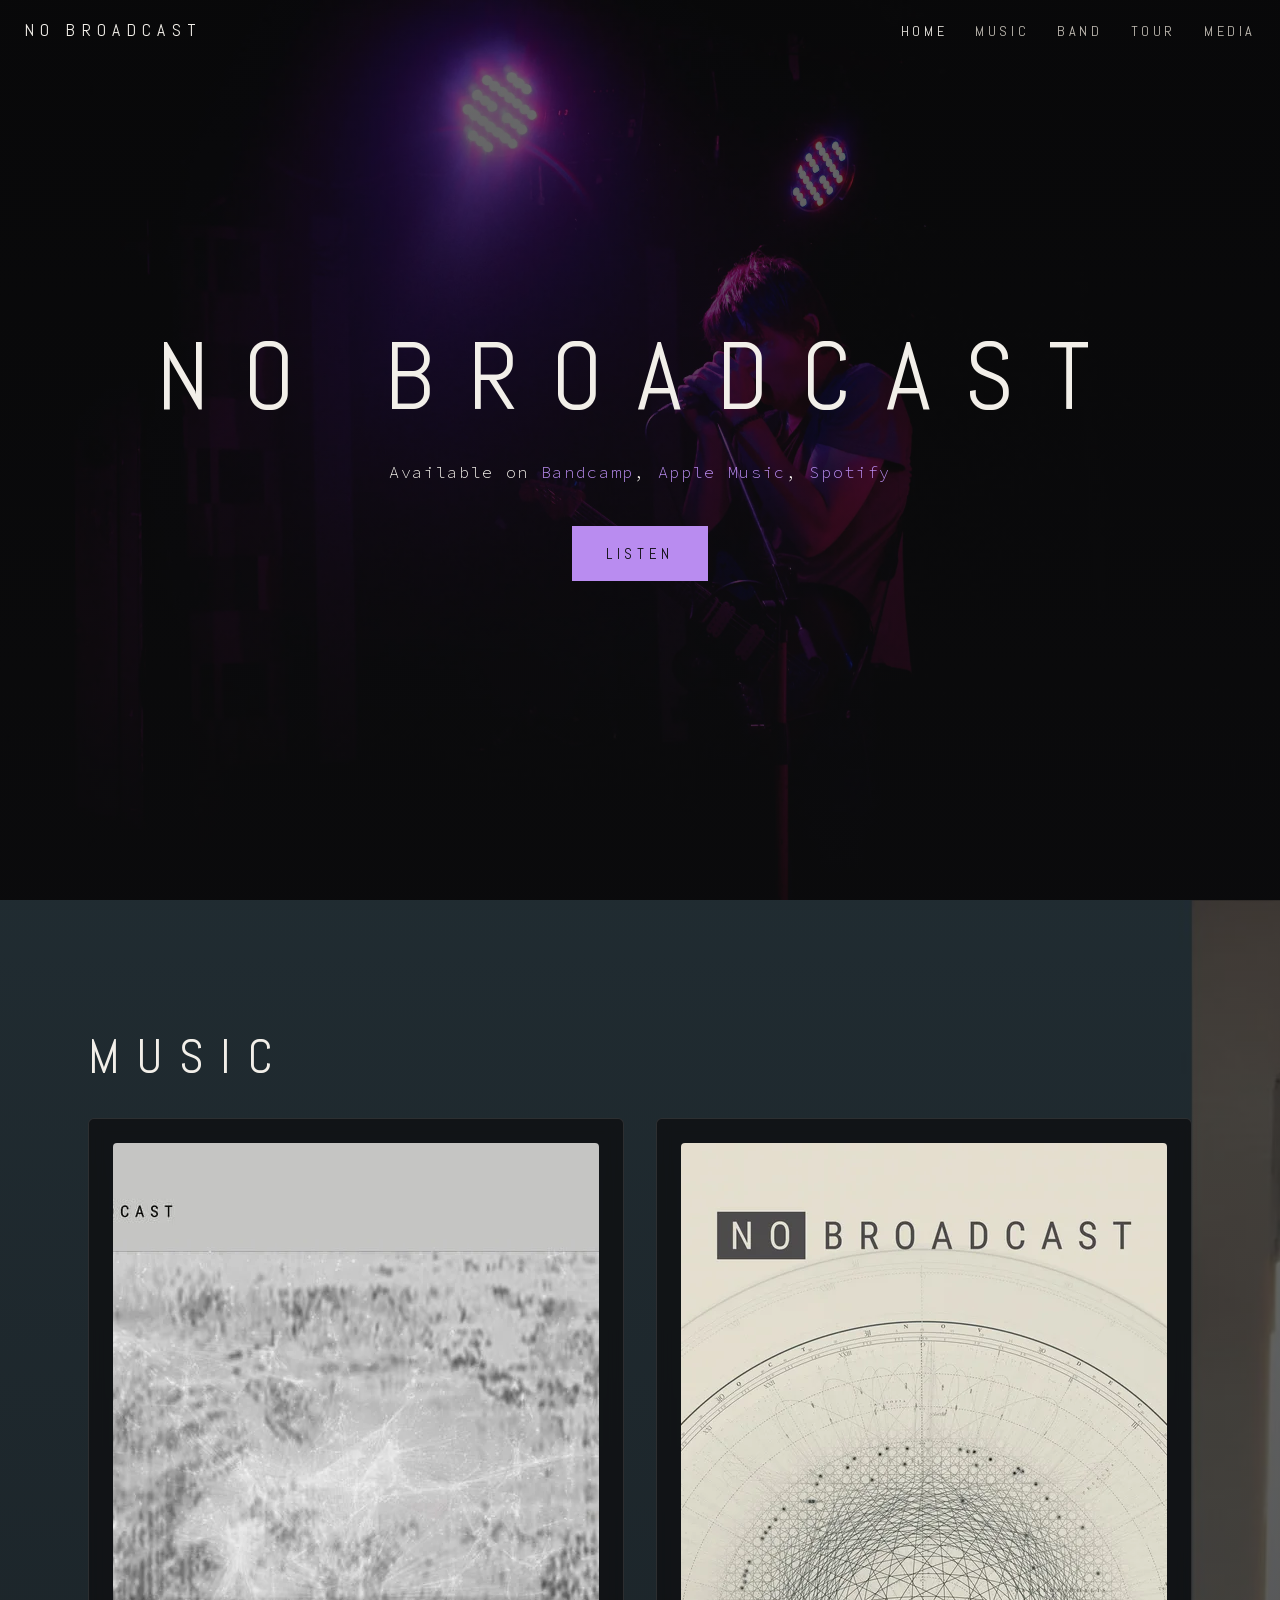
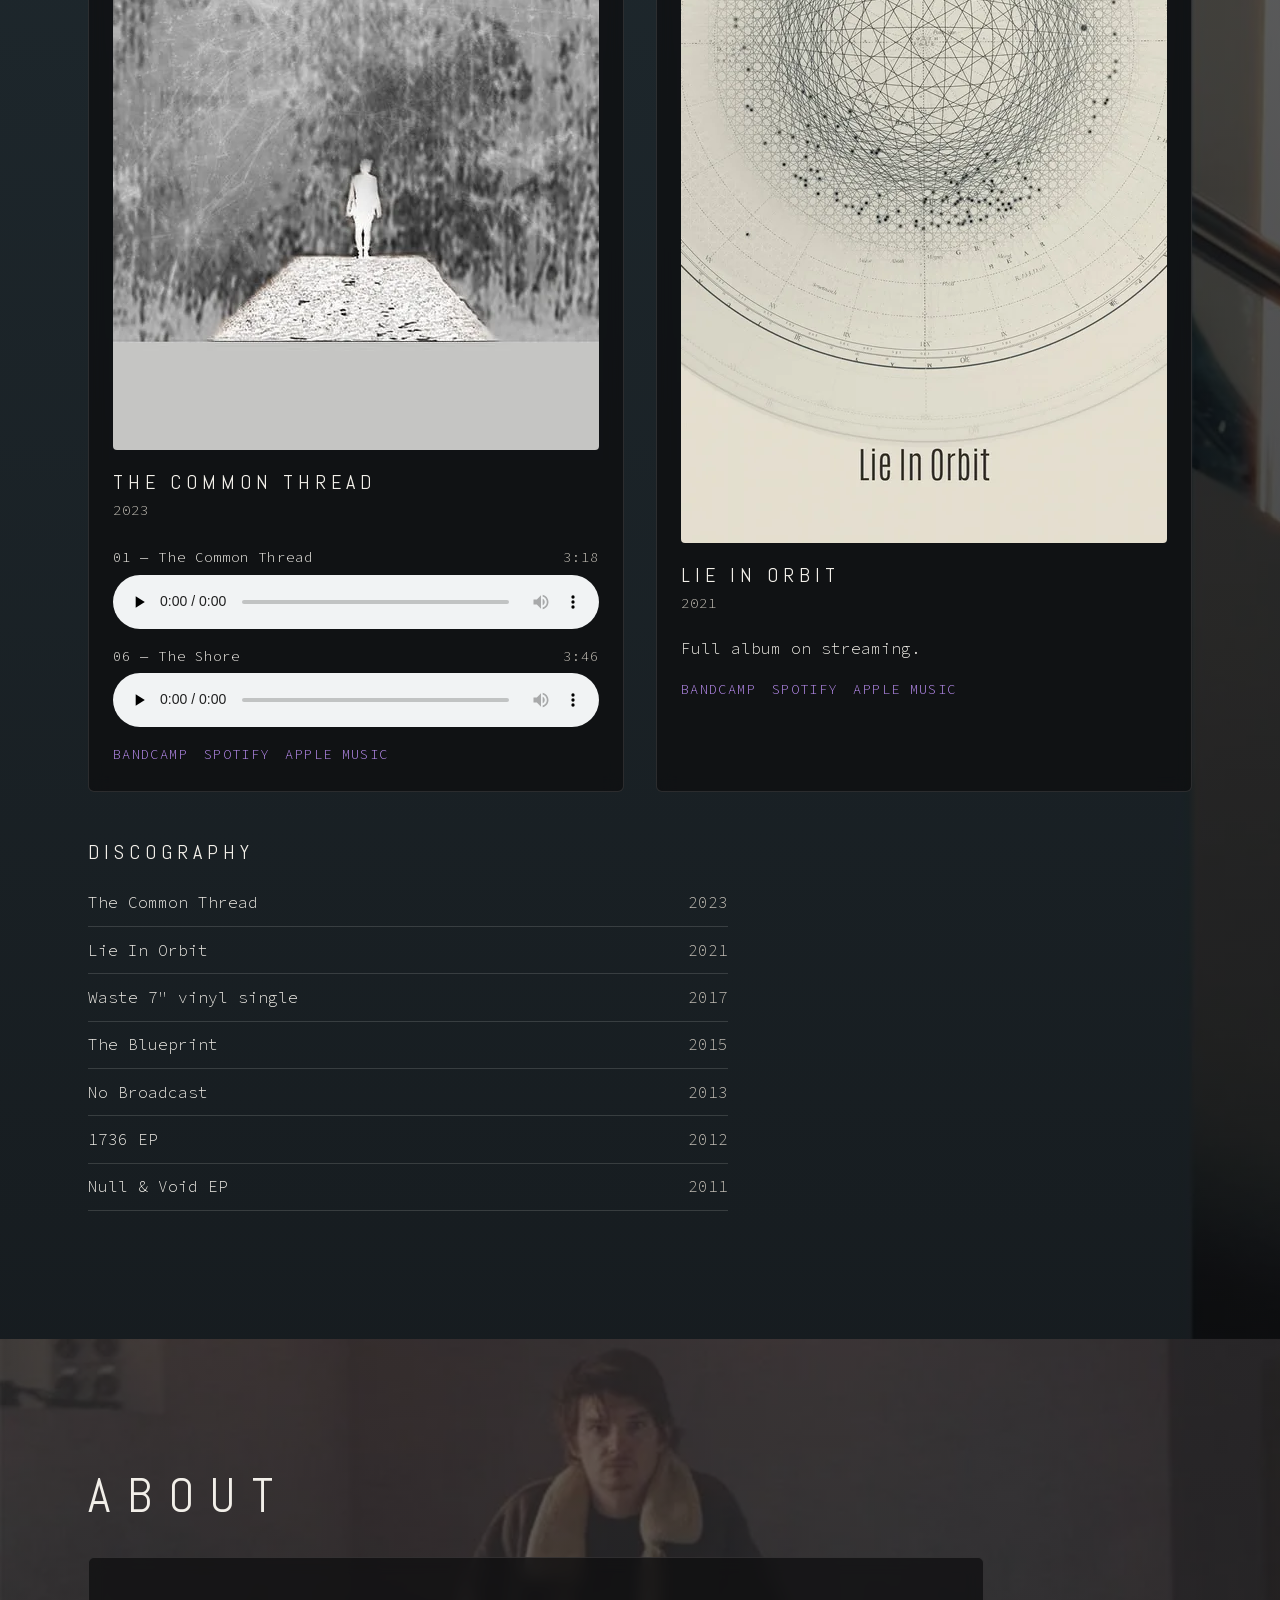
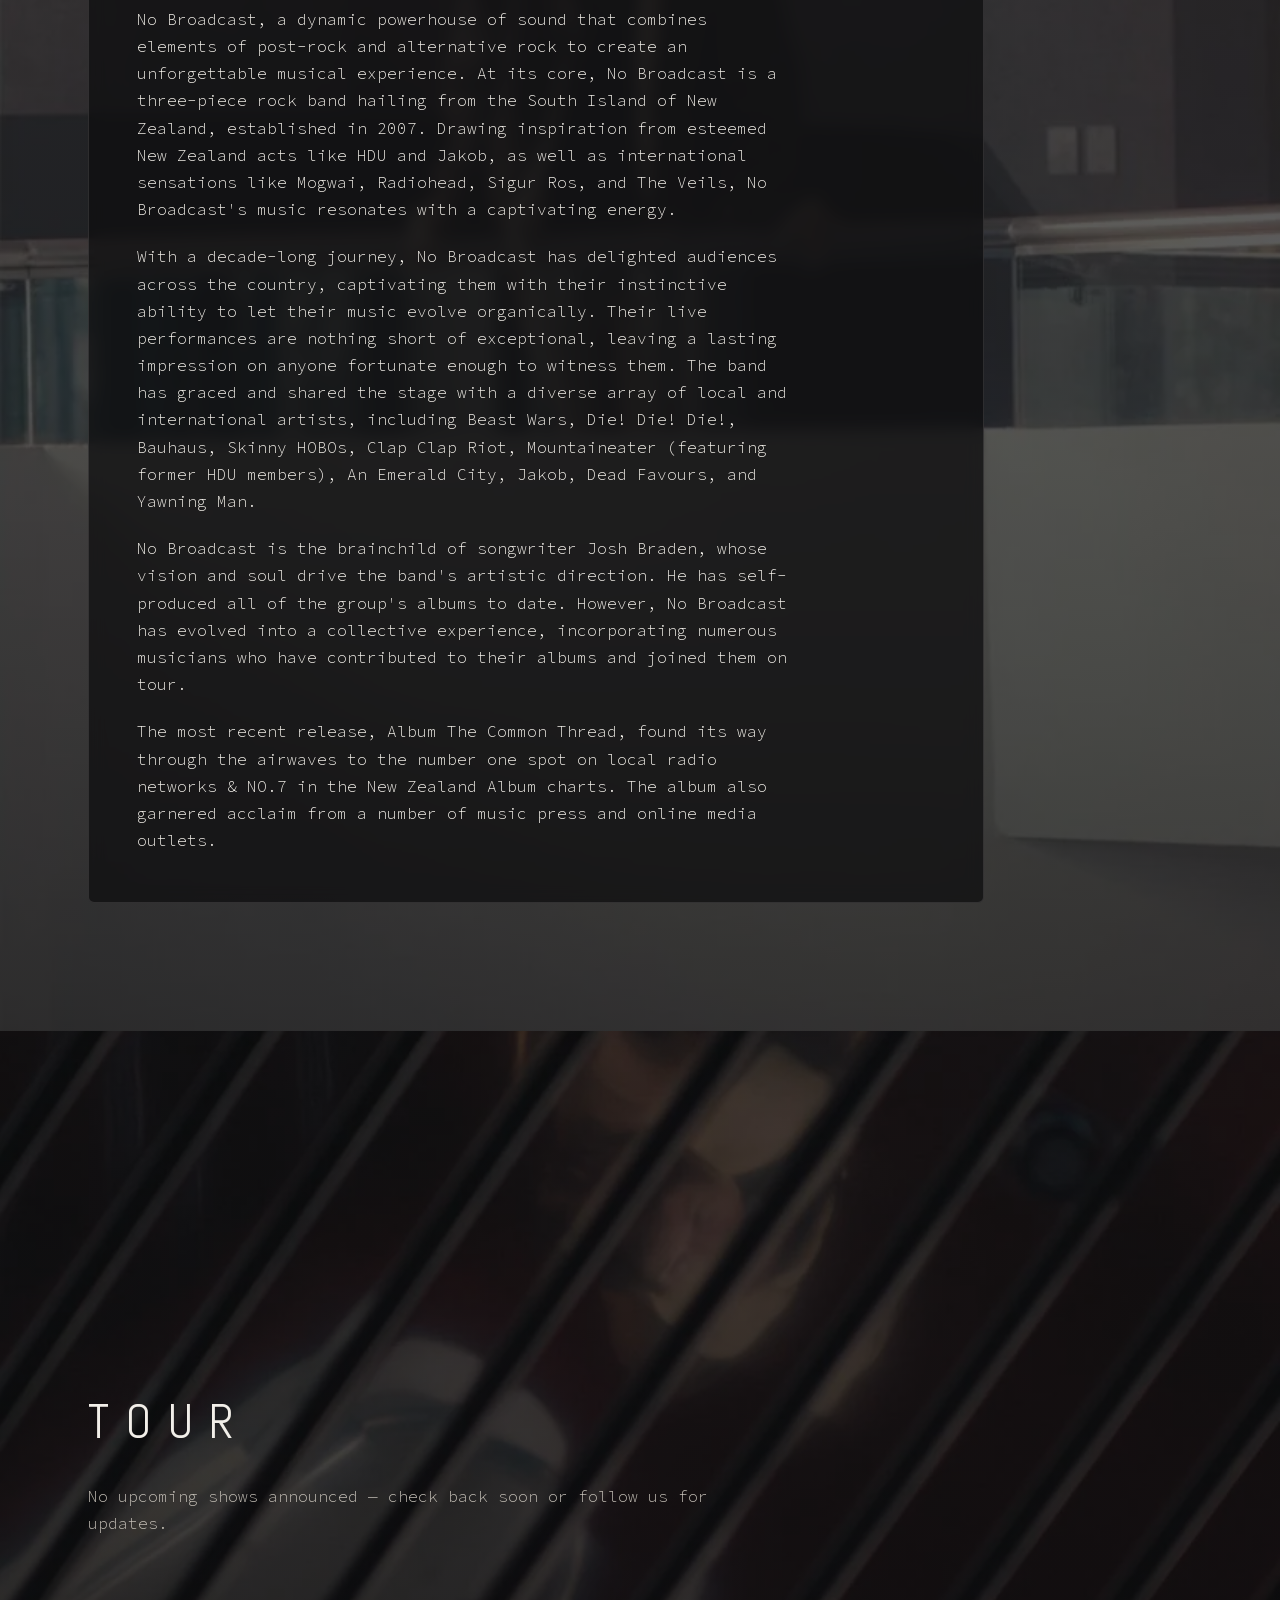
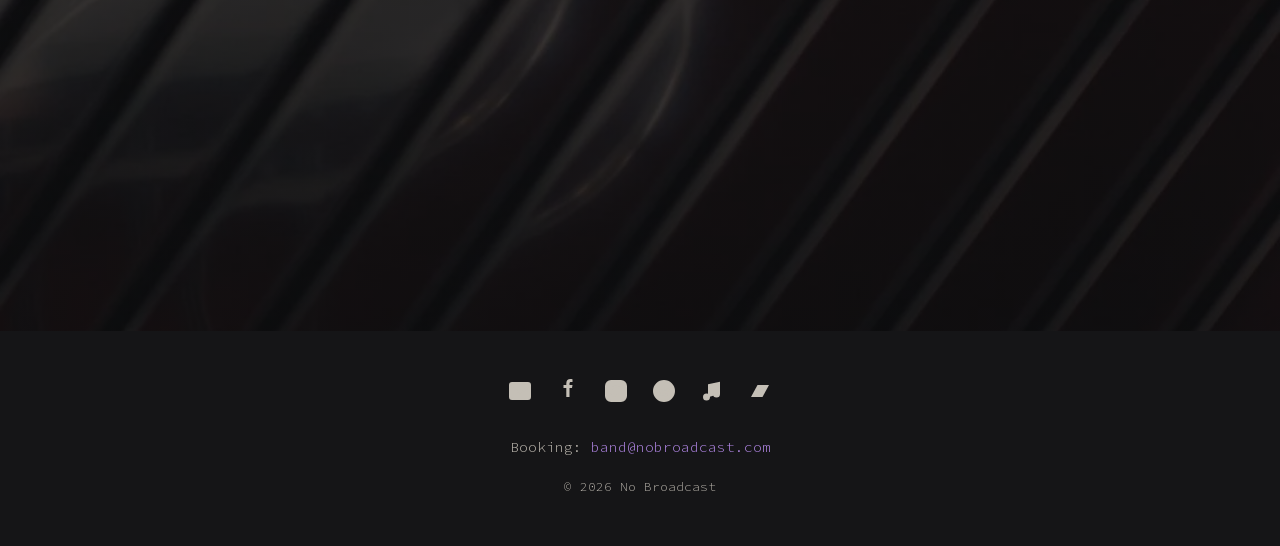
==== index.html @ 543bf627 "Static rebuild of nobroadcast.com Two-page static site (index + media), self-hosted assets, no build" ====
<!DOCTYPE html>
<html lang="en">
<head>
  <meta charset="utf-8">
  <meta name="viewport" content="width=device-width, initial-scale=1">
  <title>No Broadcast — Post-rock from Aotearoa New Zealand</title>
  <meta name="description" content="No Broadcast, a dynamic powerhouse of sound that combines elements of post-rock and alternative rock to create an unforgettable musical experience.">
  <meta property="og:title" content="No Broadcast — Post-rock from Aotearoa New Zealand">
  <meta property="og:description" content="Post-rock / alternative rock three-piece from the South Island of New Zealand, established 2007.">
  <meta property="og:image" content="assets/img/hero.webp">
  <meta property="og:type" content="website">
  <link rel="icon" type="image/png" href="assets/img/favicon.png">
  <link rel="stylesheet" href="assets/css/style.css">
  <script src="assets/js/main.js" defer></script>
</head>
<body>

  <header class="site-header">
    <a class="wordmark" href="#home">No Broadcast</a>
    <button class="nav-toggle" aria-expanded="false" aria-controls="nav">Menu</button>
    <nav class="site-nav" id="nav" aria-label="Main">
      <ul>
        <li><a href="#home" data-scrollspy="home">Home</a></li>
        <li><a href="#music" data-scrollspy="music">Music</a></li>
        <li><a href="#band" data-scrollspy="band">Band</a></li>
        <li><a href="#tour" data-scrollspy="tour">Tour</a></li>
        <li><a href="media.html">Media</a></li>
      </ul>
    </nav>
  </header>

  <main>

    <section class="section section--center hero" id="home" style="background-image: url('assets/img/hero.webp')">
      <div class="section__inner">
        <h1>No Broadcast</h1>
        <p class="tagline">Available on
          <a href="https://nobroadcast.bandcamp.com" rel="noopener">Bandcamp</a>,
          <a href="https://music.apple.com/us/artist/no-broadcast/664628201" rel="noopener">Apple Music</a>,
          <a href="https://open.spotify.com/artist/1ZrVJoDfkGTTen0bHuorVr" rel="noopener">Spotify</a>
        </p>
        <a class="btn btn--solid" href="#music">Listen</a>
      </div>
    </section>

    <section class="section" id="music" style="background-image: url('assets/img/music-bg.webp')">
      <div class="section__inner">
        <h2 class="reveal">Music</h2>
        <div class="releases">
          <article class="release reveal">
            <img src="assets/img/cover-common-thread.webp" alt="The Common Thread album cover" width="907" height="907">
            <h3>The Common Thread</h3>
            <p class="release__year">2023</p>
            <div class="tracks">
              <div class="track">
                <p class="track__label"><span>01 — The Common Thread</span><span class="track__duration">3:18</span></p>
                <audio controls preload="none" src="assets/audio/the-common-thread.mp3" aria-label="Play The Common Thread"></audio>
              </div>
              <div class="track">
                <p class="track__label"><span>06 — The Shore</span><span class="track__duration">3:46</span></p>
                <audio controls preload="none" src="assets/audio/the-shore.mp3" aria-label="Play The Shore"></audio>
              </div>
            </div>
            <p class="release__links">
              <a href="https://nobroadcast.bandcamp.com" rel="noopener">Bandcamp</a>
              <a href="https://open.spotify.com/artist/1ZrVJoDfkGTTen0bHuorVr" rel="noopener">Spotify</a>
              <a href="https://music.apple.com/us/artist/no-broadcast/664628201" rel="noopener">Apple Music</a>
            </p>
          </article>

          <article class="release reveal">
            <img src="assets/img/cover-lie-in-orbit.webp" alt="Lie In Orbit album cover" width="1000" height="1000">
            <h3>Lie In Orbit</h3>
            <p class="release__year">2021</p>
            <p>Full album on streaming.</p>
            <p class="release__links">
              <a href="https://nobroadcast.bandcamp.com" rel="noopener">Bandcamp</a>
              <a href="https://open.spotify.com/artist/1ZrVJoDfkGTTen0bHuorVr" rel="noopener">Spotify</a>
              <a href="https://music.apple.com/us/artist/no-broadcast/664628201" rel="noopener">Apple Music</a>
            </p>
          </article>
        </div>

        <h3 class="reveal">Discography</h3>
        <ul class="discography reveal">
          <li><span>The Common Thread</span><span class="year">2023</span></li>
          <li><span>Lie In Orbit</span><span class="year">2021</span></li>
          <li><span>Waste 7" vinyl single</span><span class="year">2017</span></li>
          <li><span>The Blueprint</span><span class="year">2015</span></li>
          <li><span>No Broadcast</span><span class="year">2013</span></li>
          <li><span>1736 EP</span><span class="year">2012</span></li>
          <li><span>Null &amp; Void EP</span><span class="year">2011</span></li>
        </ul>
      </div>
    </section>

    <section class="section" id="band" style="background-image: url('assets/img/band-bg.webp')">
      <div class="section__inner">
        <h2 class="reveal">About</h2>
        <div class="panel reveal">
          <p>No Broadcast, a dynamic powerhouse of sound that combines elements of post-rock and alternative rock to create an unforgettable musical experience. At its core, No Broadcast is a three-piece rock band hailing from the South Island of New Zealand, established in 2007. Drawing inspiration from esteemed New Zealand acts like HDU and Jakob, as well as international sensations like Mogwai, Radiohead, Sigur Ros, and The Veils, No Broadcast's music resonates with a captivating energy.</p>
          <p>With a decade-long journey, No Broadcast has delighted audiences across the country, captivating them with their instinctive ability to let their music evolve organically. Their live performances are nothing short of exceptional, leaving a lasting impression on anyone fortunate enough to witness them. The band has graced and shared the stage with a diverse array of local and international artists, including Beast Wars, Die! Die! Die!, Bauhaus, Skinny HOBOs, Clap Clap Riot, Mountaineater (featuring former HDU members), An Emerald City, Jakob, Dead Favours, and Yawning Man.</p>
          <p>No Broadcast is the brainchild of songwriter Josh Braden, whose vision and soul drive the band's artistic direction. He has self-produced all of the group's albums to date. However, No Broadcast has evolved into a collective experience, incorporating numerous musicians who have contributed to their albums and joined them on tour.</p>
          <p>The most recent release, Album The Common Thread, found its way through the airwaves to the number one spot on local radio networks &amp; NO.7 in the New Zealand Album charts. The album also garnered acclaim from a number of music press and online media outlets.</p>
        </div>
      </div>
    </section>

    <section class="section" id="tour" style="background-image: url('assets/img/tour-bg.webp')">
      <div class="section__inner">
        <h2 class="reveal">Tour</h2>
        <p class="tour-fallback reveal">No upcoming shows announced — check back soon or follow us for updates.</p>
        <a class="bit-widget-initializer"
           data-artist-name="No Broadcast"
           data-background-color="rgba(0,0,0,0)"
           data-separator-color="rgba(255,255,255,0.2)"
           data-text-color="#f2efe9"
           data-link-color="#b98cf0"
           data-font="Abel"
           data-auto-style="false"
           data-button-label-capitalization="uppercase"
           data-header-capitalization="uppercase"
           data-display-local-dates="false"
           data-display-past-dates="false"
           data-display-details="false"
           data-display-lineup="false"
           data-display-start-time="false"
           data-social-share-icon="false"
           data-display-limit="all"
           data-date-format="MMM D, YYYY"></a>
        <script charset="utf-8" src="https://widget.bandsintown.com/main.min.js"></script>
      </div>
    </section>

  </main>

  <footer class="site-footer">
    <ul class="social-links">
      <li>
        <a href="mailto:band@nobroadcast.com" aria-label="Email No Broadcast">
          <svg viewBox="0 0 24 24" fill="none" stroke="currentColor" stroke-width="2" aria-hidden="true"><rect x="2" y="4" width="20" height="16" rx="2"/><path d="M2 7l10 7 10-7"/></svg>
        </a>
      </li>
      <li>
        <a href="https://www.facebook.com/nobroadcast" rel="noopener" aria-label="No Broadcast on Facebook">
          <svg viewBox="0 0 24 24" aria-hidden="true"><path d="M13.5 9H16l.5-3h-3V4.5c0-.9.3-1.5 1.5-1.5h1.5V.2C16.2.16 15.3 0 14.3 0 11.9 0 10.3 1.5 10.3 4.3V6H7.5v3h2.8v9h3.2V9z"/></svg>
        </a>
      </li>
      <li>
        <a href="https://www.instagram.com/no.broadcast/" rel="noopener" aria-label="No Broadcast on Instagram">
          <svg viewBox="0 0 24 24" fill="none" stroke="currentColor" stroke-width="2" aria-hidden="true"><rect x="2" y="2" width="20" height="20" rx="5"/><circle cx="12" cy="12" r="4.5"/><circle cx="17.5" cy="6.5" r="1" fill="currentColor" stroke="none"/></svg>
        </a>
      </li>
      <li>
        <a href="https://open.spotify.com/artist/1ZrVJoDfkGTTen0bHuorVr" rel="noopener" aria-label="No Broadcast on Spotify">
          <svg viewBox="0 0 24 24" fill="none" stroke="currentColor" stroke-width="2" aria-hidden="true"><circle cx="12" cy="12" r="10"/><path d="M7 10c3.5-1 7-0.7 10 1M7.5 13c3-0.8 5.8-0.5 8.5 0.9M8 16c2.5-0.6 4.8-0.4 7 0.8"/></svg>
        </a>
      </li>
      <li>
        <a href="https://music.apple.com/us/artist/no-broadcast/664628201" rel="noopener" aria-label="No Broadcast on Apple Music">
          <svg viewBox="0 0 24 24" fill="none" stroke="currentColor" stroke-width="2" aria-hidden="true"><path d="M9 18V6l10-2v11"/><circle cx="6.5" cy="18" r="2.5"/><circle cx="16.5" cy="15" r="2.5"/></svg>
        </a>
      </li>
      <li>
        <a href="https://nobroadcast.bandcamp.com" rel="noopener" aria-label="No Broadcast on Bandcamp">
          <svg viewBox="0 0 24 24" aria-hidden="true"><path d="M3 18L9.5 6H21L14.5 18H3z"/></svg>
        </a>
      </li>
    </ul>
    <p class="booking">Booking: <a href="mailto:band@nobroadcast.com">band@nobroadcast.com</a></p>
    <p class="copyright">© 2026 No Broadcast</p>
  </footer>

</body>
</html>
---- assets/css/style.css ----
/* No Broadcast — static site stylesheet */

@font-face {
  font-family: 'Abel';
  font-style: normal;
  font-weight: 400;
  font-display: swap;
  src: url('../fonts/abel-regular.woff2') format('woff2');
}

@font-face {
  font-family: 'Source Code Pro';
  font-style: normal;
  font-weight: 300 400;
  font-display: swap;
  src: url('../fonts/source-code-pro.woff2') format('woff2');
}

:root {
  --bg: #0d0d0f;
  --bg-alt: #151517;
  --panel: rgba(13, 13, 15, 0.72);
  --text: #f2efe9;
  --muted: #c4bfb6;
  --accent: #b98cf0;
  --max: 72rem;
  --font-head: 'Abel', sans-serif;
  --font-body: 'Source Code Pro', monospace;
}

*,
*::before,
*::after {
  box-sizing: border-box;
  margin: 0;
}

html {
  scroll-behavior: smooth;
}

img {
  max-width: 100%;
  display: block;
}

body {
  background: var(--bg);
  color: var(--text);
  font-family: var(--font-body);
  font-weight: 300;
  font-size: 1rem;
  line-height: 1.7;
}

a {
  color: var(--accent);
  text-decoration: none;
}

a:hover,
a:focus-visible {
  text-decoration: underline;
}

/* ---------- Header ---------- */

.site-header {
  position: fixed;
  inset: 0 0 auto 0;
  z-index: 100;
  display: flex;
  align-items: center;
  justify-content: space-between;
  padding: 1rem 1.5rem;
  transition: background 0.3s ease;
}

.site-header.scrolled,
.site-header:has(.site-nav.open) {
  background: rgba(13, 13, 15, 0.85);
  backdrop-filter: blur(12px);
  -webkit-backdrop-filter: blur(12px);
}

.wordmark {
  font-family: var(--font-head);
  font-size: 1.1rem;
  letter-spacing: 0.35em;
  text-transform: uppercase;
  color: var(--text);
}

.wordmark:hover,
.wordmark:focus-visible {
  text-decoration: none;
  color: var(--accent);
}

.site-nav ul {
  display: flex;
  gap: 1.75rem;
  list-style: none;
  padding: 0;
}

.site-nav a {
  font-family: var(--font-head);
  font-size: 0.9rem;
  letter-spacing: 0.25em;
  text-transform: uppercase;
  color: var(--muted);
  transition: color 0.2s ease;
}

.site-nav a:hover,
.site-nav a:focus-visible,
.site-nav a[aria-current] {
  color: var(--text);
  text-decoration: none;
}

.nav-toggle {
  display: none;
  background: none;
  border: 1px solid var(--muted);
  border-radius: 4px;
  color: var(--text);
  font-family: var(--font-head);
  font-size: 0.85rem;
  letter-spacing: 0.25em;
  text-transform: uppercase;
  padding: 0.5em 1em;
  cursor: pointer;
}

/* ---------- Sections ---------- */

.section {
  position: relative;
  min-height: 100svh;
  display: flex;
  align-items: center;
  background-size: cover;
  background-position: center;
}

.section::before {
  content: '';
  position: absolute;
  inset: 0;
  background: linear-gradient(rgba(13, 13, 15, 0.6), rgba(13, 13, 15, 0.8));
}

.section--plain {
  min-height: 0;
  background: var(--bg);
}

.section--plain::before {
  content: none;
}

.section__inner {
  position: relative;
  width: 100%;
  max-width: var(--max);
  margin: 0 auto;
  padding: clamp(4rem, 10vw, 8rem) 1.5rem;
}

.section--center .section__inner {
  text-align: center;
}

h1,
h2,
h3 {
  font-family: var(--font-head);
  font-weight: 400;
  text-transform: uppercase;
  letter-spacing: 0.35em;
  line-height: 1.2;
}

h1 {
  font-size: clamp(2.5rem, 8vw, 6rem);
}

h2 {
  font-size: clamp(1.75rem, 4vw, 3rem);
  margin-bottom: 2rem;
}

h3 {
  font-size: 1.25rem;
  letter-spacing: 0.25em;
  margin: 3rem 0 1rem;
}

.section p {
  max-width: 65ch;
}

.section--center p {
  margin-inline: auto;
}

p + p {
  margin-top: 1.25em;
}

/* ---------- Hero ---------- */

.hero .tagline {
  margin-top: 1.5rem;
  font-size: 1.05rem;
  letter-spacing: 0.1em;
}

.hero .btn {
  margin-top: 2.5rem;
}

/* ---------- Buttons ---------- */

.btn {
  display: inline-block;
  font-family: var(--font-head);
  font-size: 0.95rem;
  letter-spacing: 0.3em;
  text-transform: uppercase;
  color: var(--text);
  border: 1px solid var(--text);
  background: transparent;
  padding: 0.9em 2.2em;
  cursor: pointer;
  transition: background 0.2s ease, color 0.2s ease, border-color 0.2s ease;
}

.btn:hover,
.btn:focus-visible {
  background: var(--accent);
  border-color: var(--accent);
  color: var(--bg);
  text-decoration: none;
}

.btn--solid {
  background: var(--accent);
  border-color: var(--accent);
  color: var(--bg);
}

.btn--solid:hover,
.btn--solid:focus-visible {
  background: var(--text);
  border-color: var(--text);
}

/* ---------- Release cards ---------- */

.releases {
  display: grid;
  grid-template-columns: repeat(auto-fit, minmax(min(100%, 20rem), 1fr));
  gap: 2rem;
  margin-top: 1rem;
}

.release {
  background: var(--panel);
  backdrop-filter: blur(8px);
  -webkit-backdrop-filter: blur(8px);
  border: 1px solid rgba(242, 239, 233, 0.12);
  border-radius: 6px;
  padding: 1.5rem;
}

.release img {
  width: 100%;
  aspect-ratio: 1;
  object-fit: cover;
  border-radius: 4px;
}

.release h3 {
  margin: 1.25rem 0 0.25rem;
}

.release .release__year {
  color: var(--muted);
  font-size: 0.9rem;
}

.release__links {
  display: flex;
  flex-wrap: wrap;
  gap: 1rem;
  margin-top: 1rem;
  font-size: 0.85rem;
  letter-spacing: 0.1em;
  text-transform: uppercase;
}

/* ---------- Tracks ---------- */

.tracks {
  margin-top: 1.5rem;
  display: grid;
  gap: 1rem;
}

.track__label {
  display: flex;
  justify-content: space-between;
  gap: 1rem;
  font-size: 0.85rem;
  letter-spacing: 0.08em;
  margin-bottom: 0.35rem;
}

.track__duration {
  color: var(--muted);
}

.track audio {
  width: 100%;
  display: block;
}

/* ---------- Discography ---------- */

.discography {
  list-style: none;
  padding: 0;
  max-width: 40rem;
}

.discography li {
  display: flex;
  justify-content: space-between;
  gap: 1.5rem;
  padding: 0.6rem 0;
  border-bottom: 1px solid rgba(242, 239, 233, 0.15);
}

.discography .year {
  color: var(--muted);
}

/* ---------- Panel (bio) ---------- */

.panel {
  max-width: 56rem;
  background: var(--panel);
  backdrop-filter: blur(8px);
  -webkit-backdrop-filter: blur(8px);
  border: 1px solid rgba(242, 239, 233, 0.12);
  border-radius: 6px;
  padding: clamp(1.5rem, 4vw, 3rem);
}

/* ---------- Tour ---------- */

.tour-fallback {
  color: var(--muted);
  margin-bottom: 2rem;
}

.bit-widget {
  font-family: var(--font-body) !important;
  color: var(--text);
}

.bit-widget a {
  color: var(--accent);
}

/* ---------- Media page ---------- */

.video-wrap {
  aspect-ratio: 16 / 9;
  max-width: 56rem;
  background: var(--bg-alt);
  border: 1px solid rgba(242, 239, 233, 0.12);
  border-radius: 6px;
  overflow: hidden;
}

.video-wrap iframe {
  width: 100%;
  height: 100%;
  border: 0;
  display: block;
}

.follow-links {
  display: flex;
  flex-wrap: wrap;
  gap: 1.5rem;
  margin-top: 1.5rem;
  font-family: var(--font-head);
  letter-spacing: 0.25em;
  text-transform: uppercase;
}

/* ---------- Footer ---------- */

.site-footer {
  background: var(--bg-alt);
  padding: 3rem 1.5rem;
  text-align: center;
}

.social-links {
  display: flex;
  justify-content: center;
  gap: 1.5rem;
  list-style: none;
  padding: 0;
  margin-bottom: 1.5rem;
}

.social-links a {
  color: var(--muted);
  display: inline-flex;
  transition: color 0.2s ease;
}

.social-links a:hover,
.social-links a:focus-visible {
  color: var(--accent);
}

.social-links svg {
  width: 24px;
  height: 24px;
  fill: currentColor;
}

.booking {
  font-size: 0.9rem;
  color: var(--muted);
  margin-bottom: 0.75rem;
}

.copyright {
  font-size: 0.8rem;
  color: var(--muted);
}

/* ---------- Reveal motion ---------- */

.reveal {
  opacity: 0;
  transform: translateY(1.5rem);
  transition: opacity 0.6s ease, transform 0.6s ease;
}

.reveal.visible {
  opacity: 1;
  transform: none;
}

/* ---------- Responsive ---------- */

@media (max-width: 48rem) {
  .site-header {
    flex-wrap: wrap;
  }

  .nav-toggle {
    display: block;
  }

  .site-nav {
    display: none;
    width: 100%;
  }

  .site-nav.open {
    display: block;
  }

  .site-nav ul {
    flex-direction: column;
    gap: 0;
    padding: 1rem 0 0.5rem;
  }

  .site-nav li {
    padding: 0.6rem 0;
  }

  .section__inner {
    padding-inline: 1.25rem;
  }
}

@media (prefers-reduced-motion: reduce) {
  html {
    scroll-behavior: auto;
  }

  .reveal {
    opacity: 1;
    transform: none;
    transition: none;
  }
}
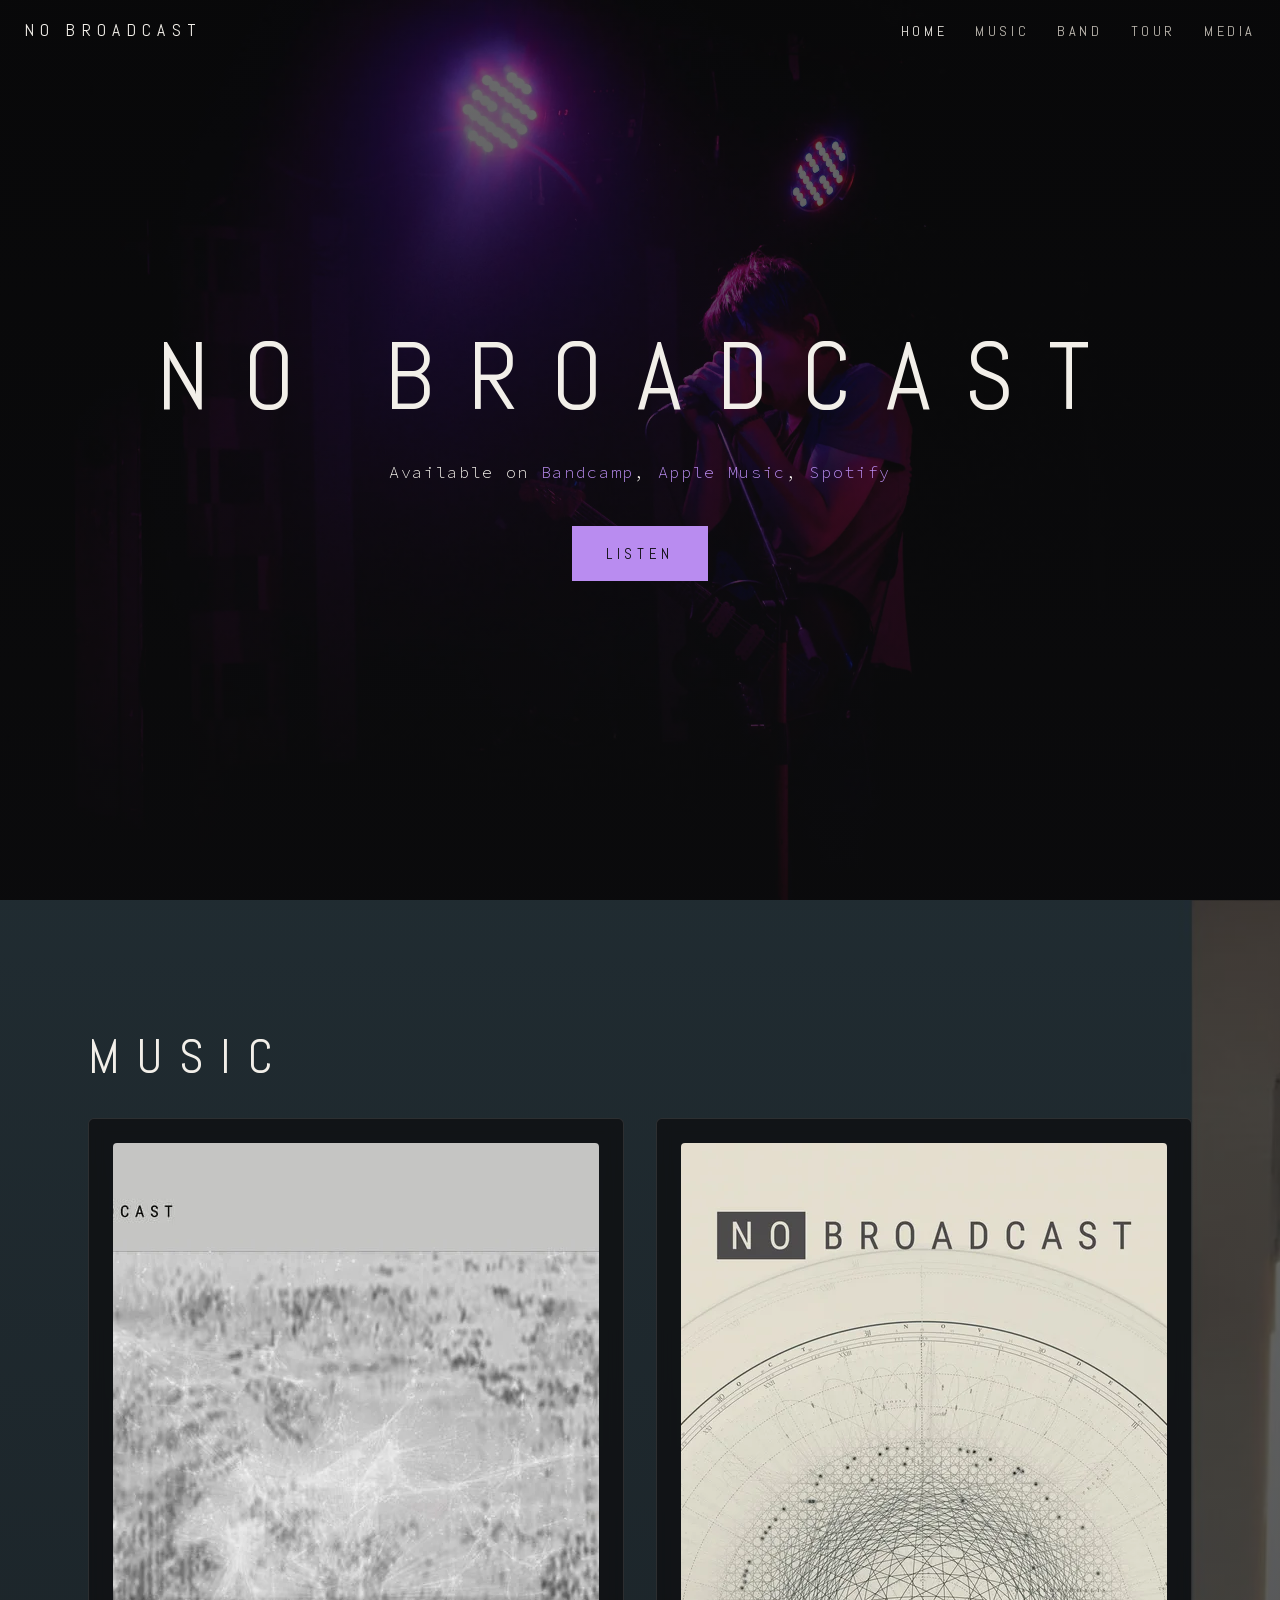
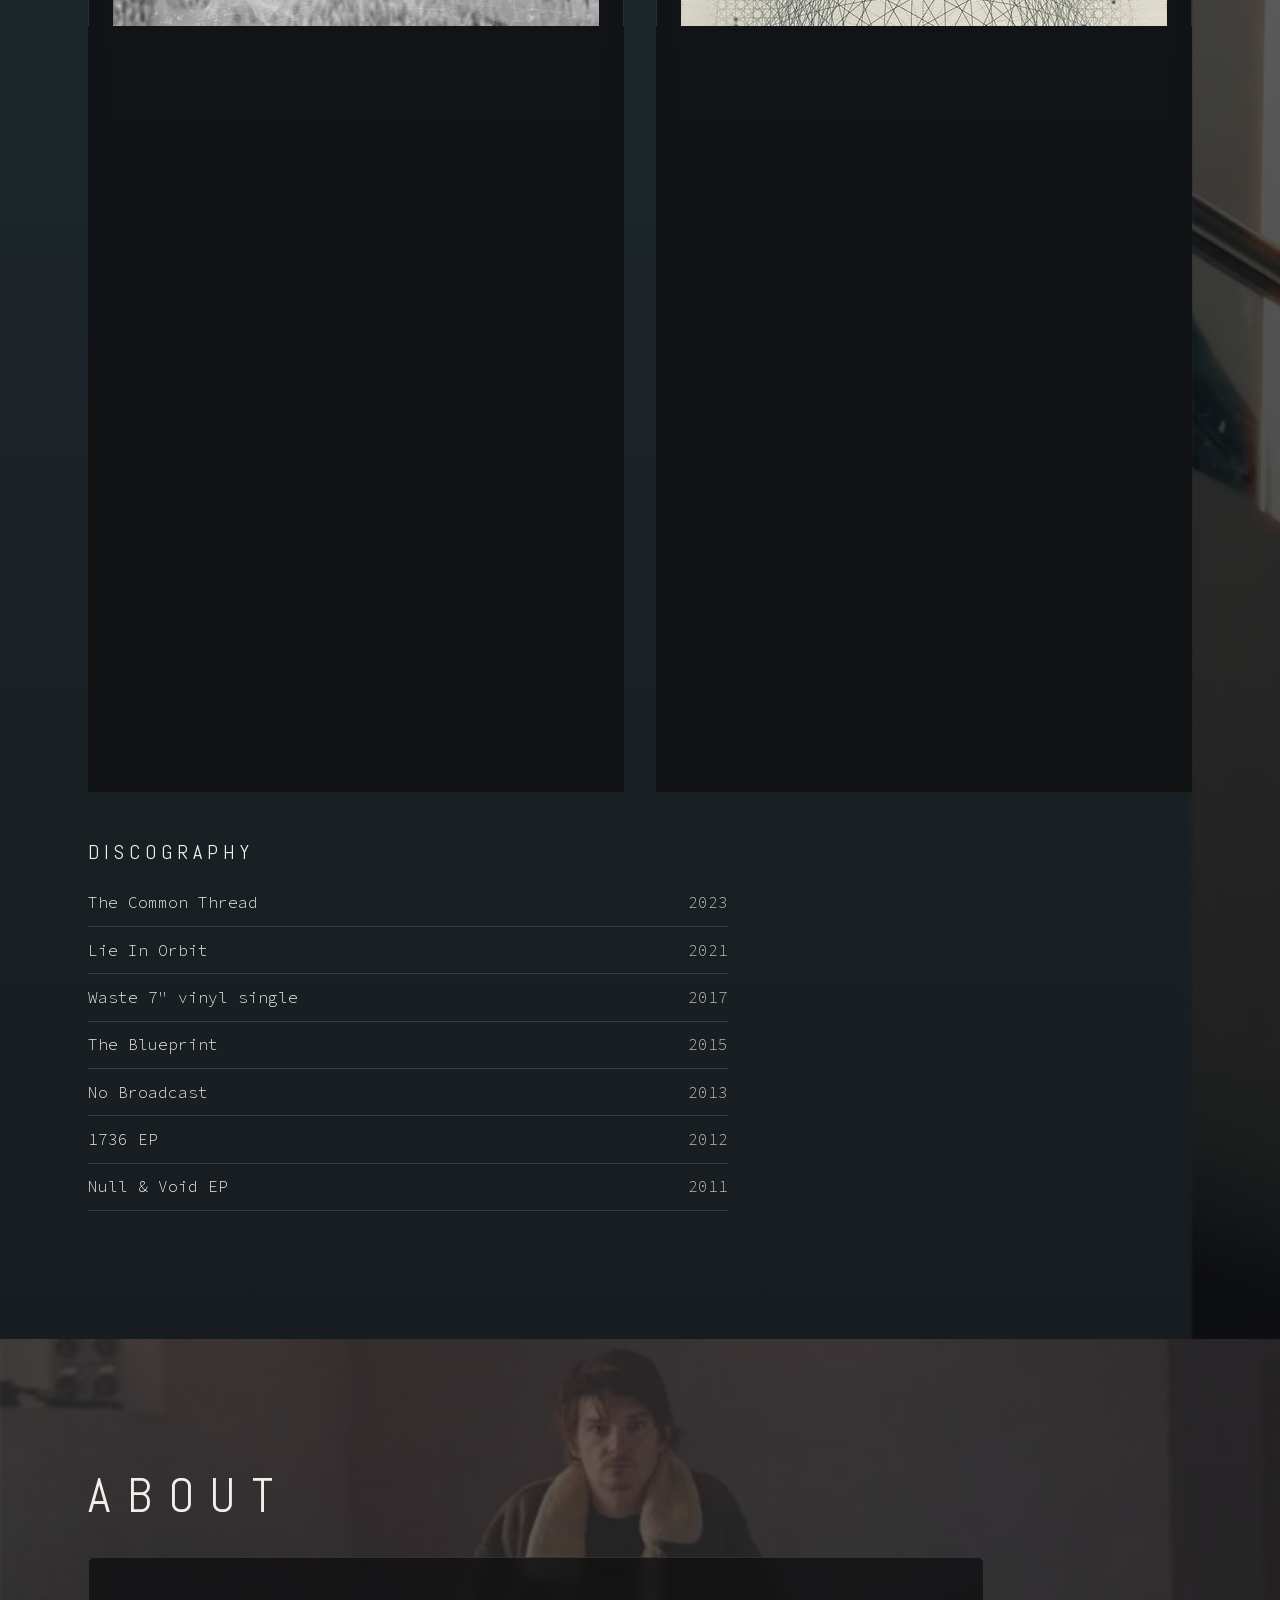
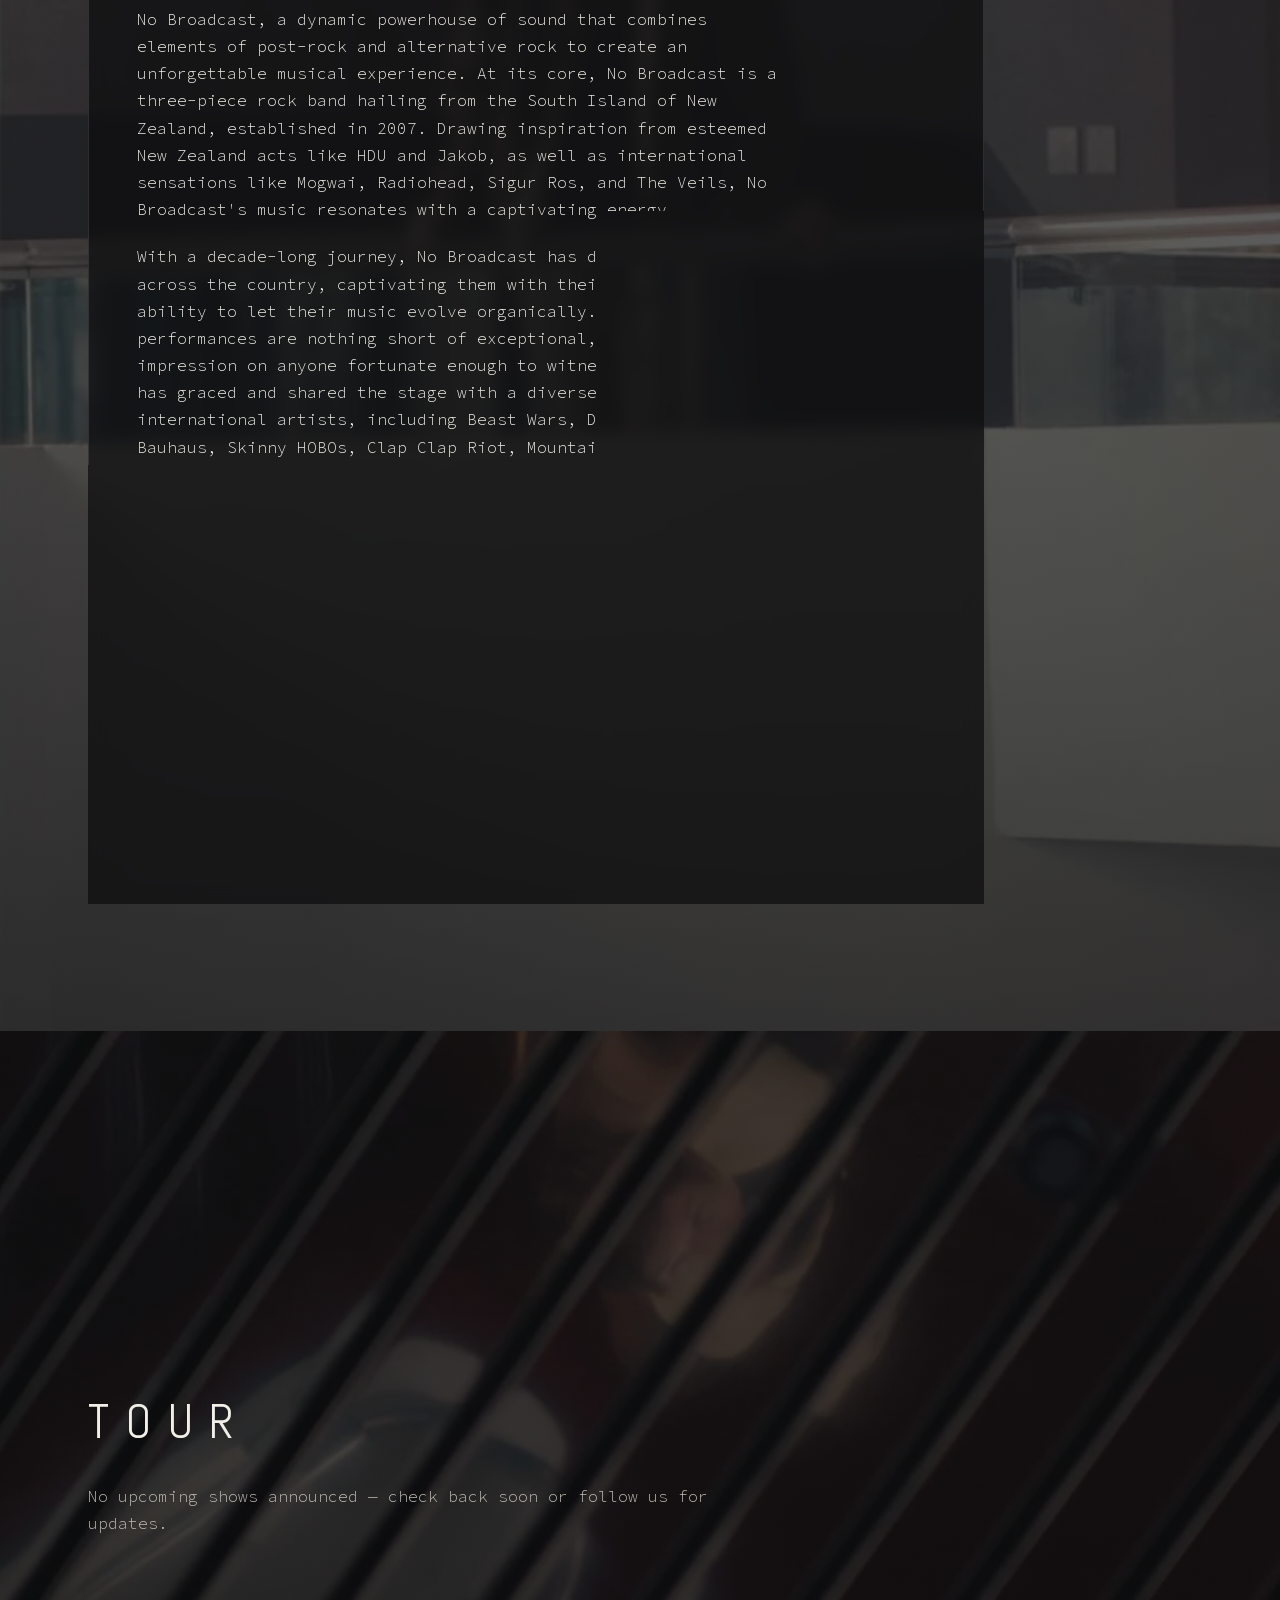
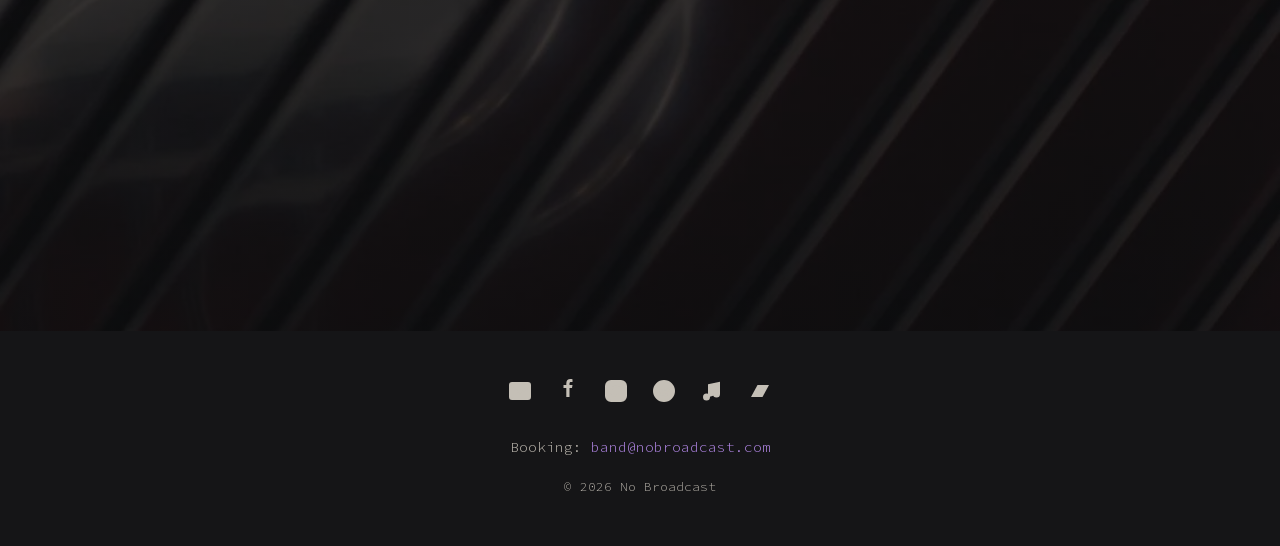
==== commit 0a87962e: "Test Workers Builds auto-deploy" ====
--- a/index.html
+++ b/index.html
@@ -1,4 +1,5 @@
 <!DOCTYPE html>
+<!-- deployed from github.com/fabslab/nobroadcastcom via Workers Builds -->
 <html lang="en">
 <head>
   <meta charset="utf-8">
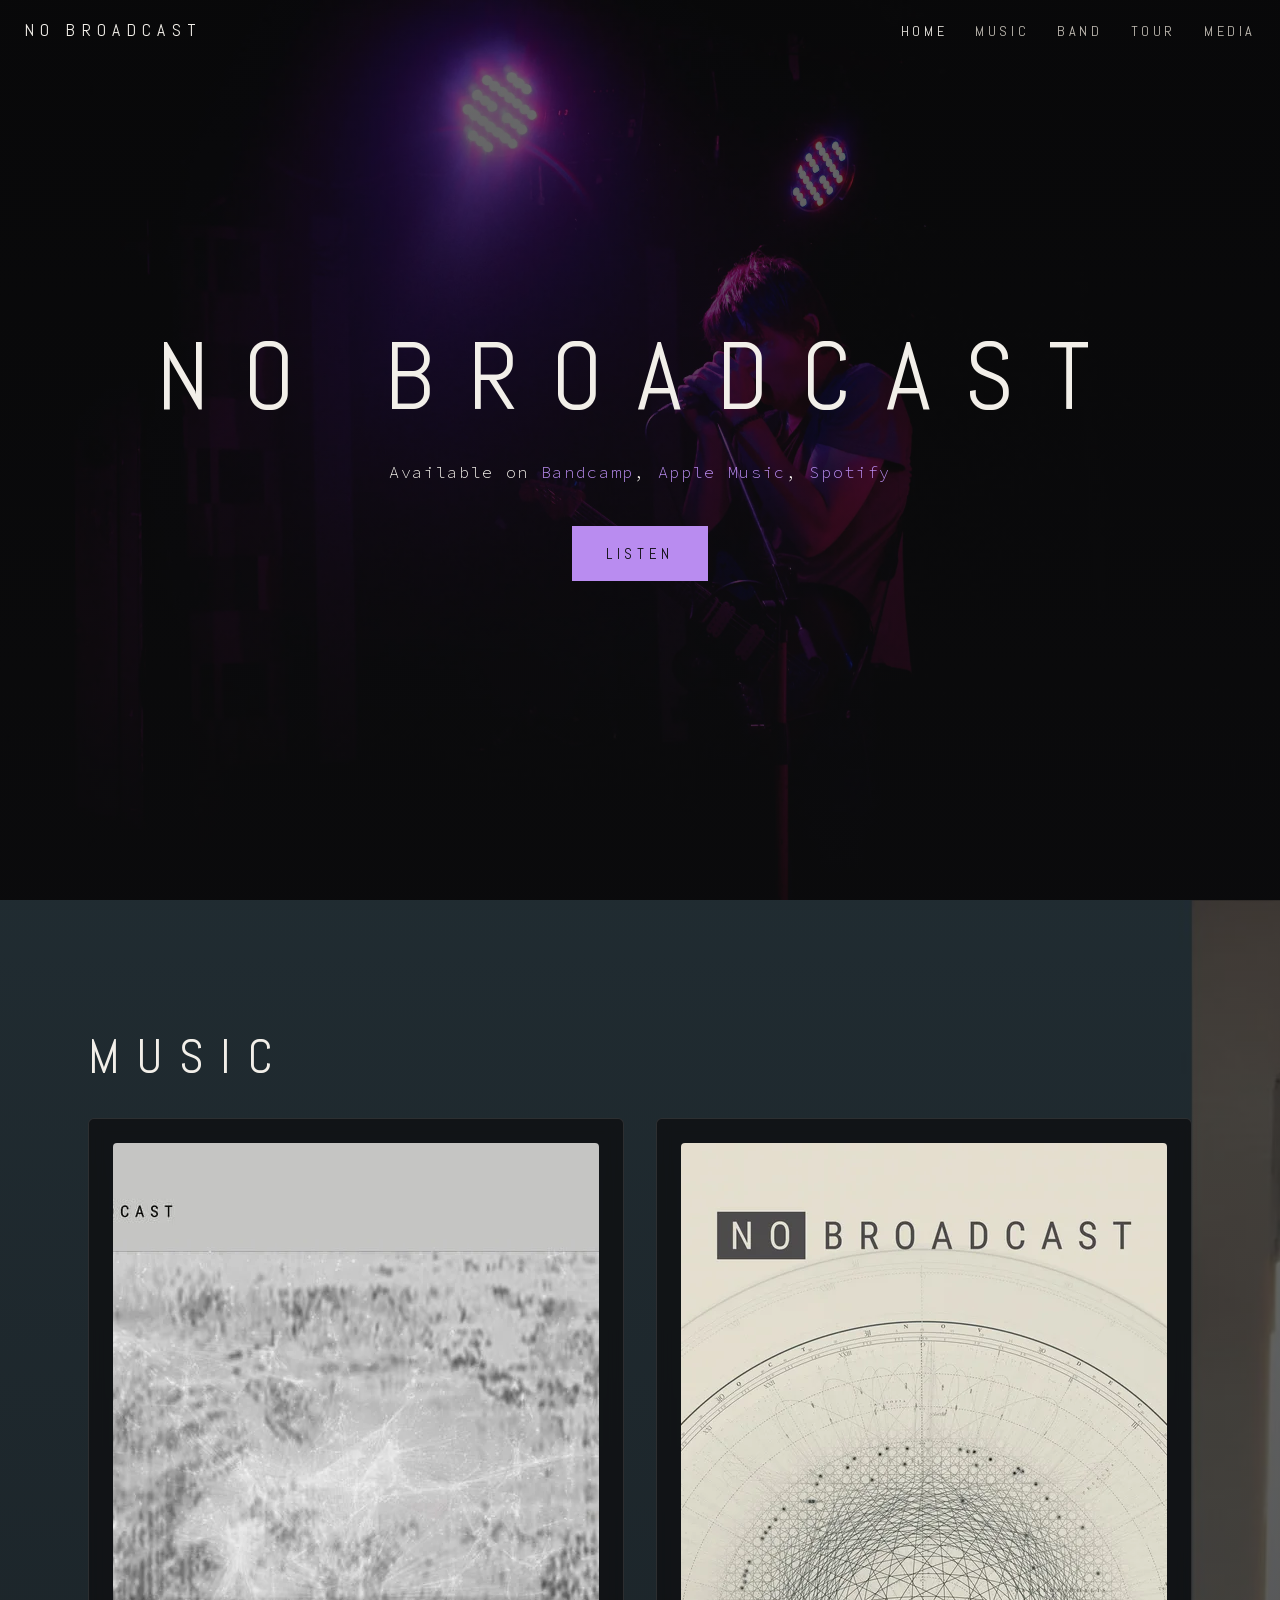
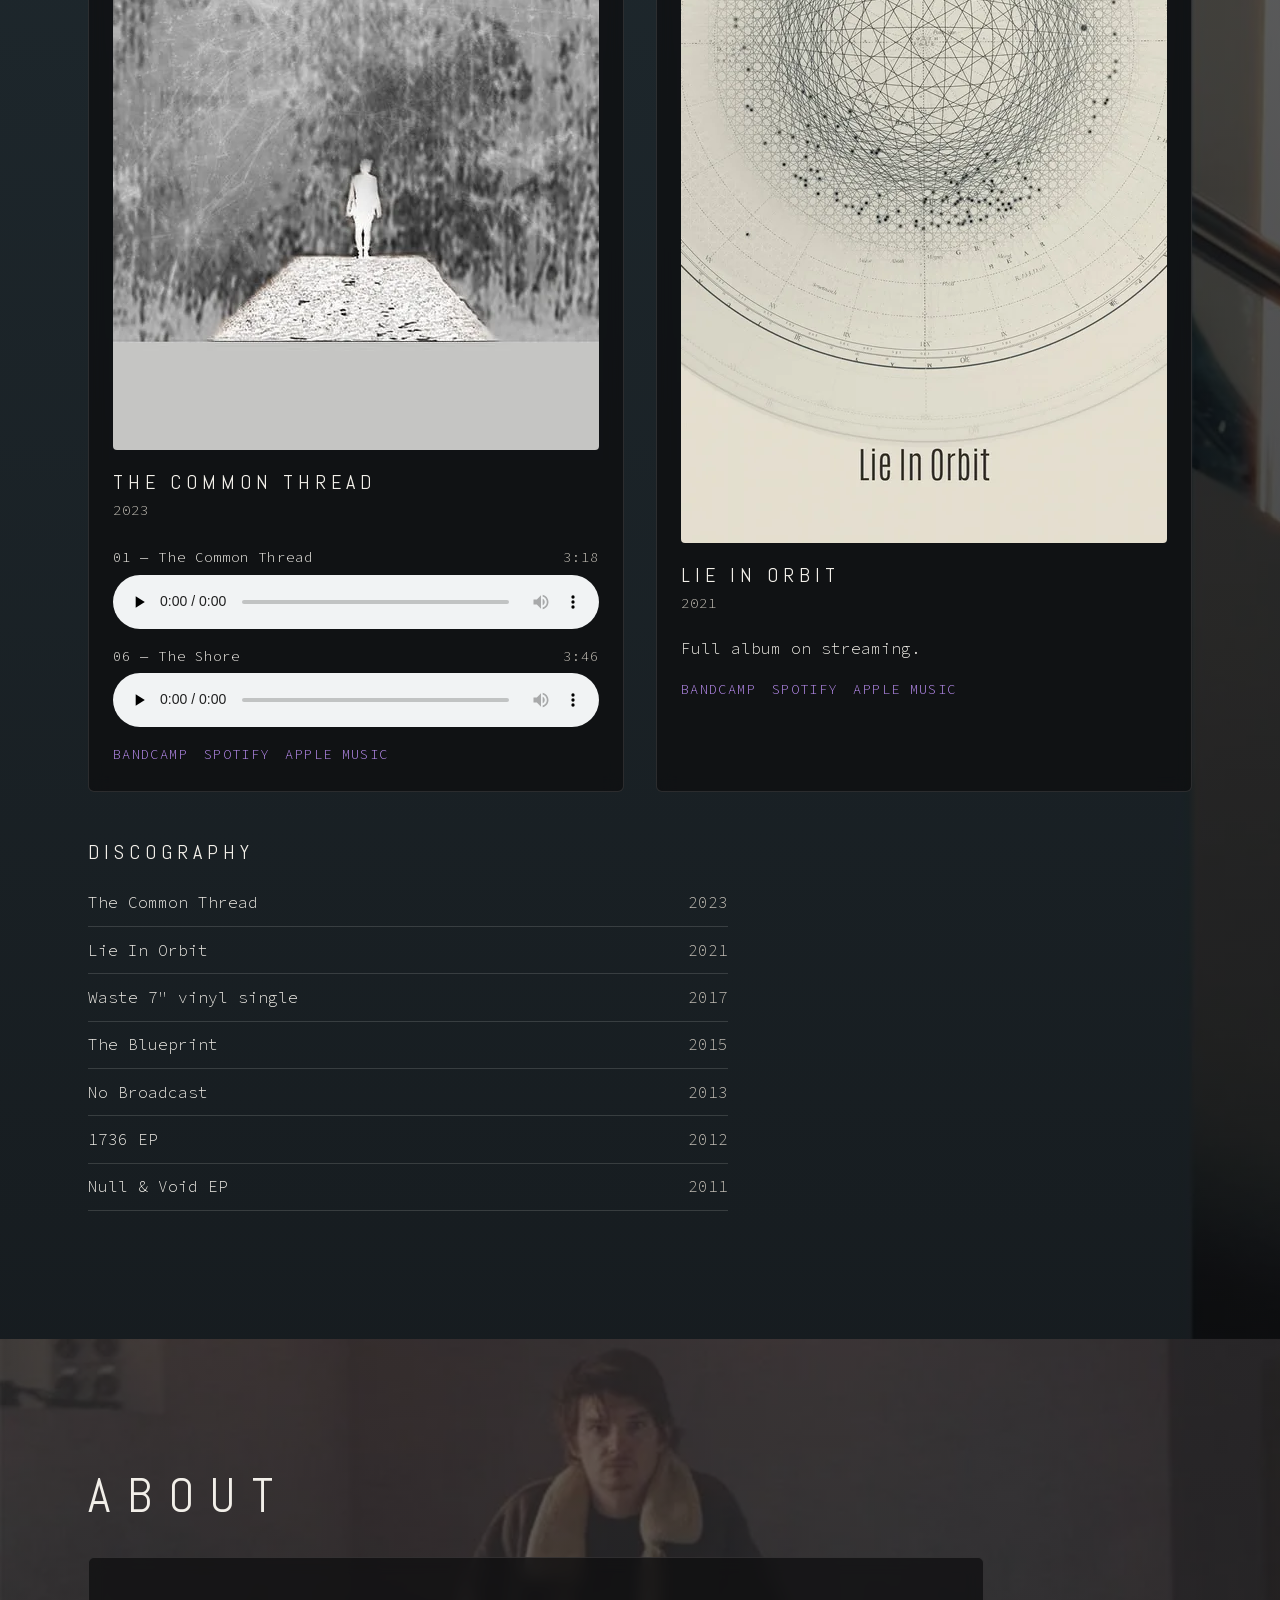
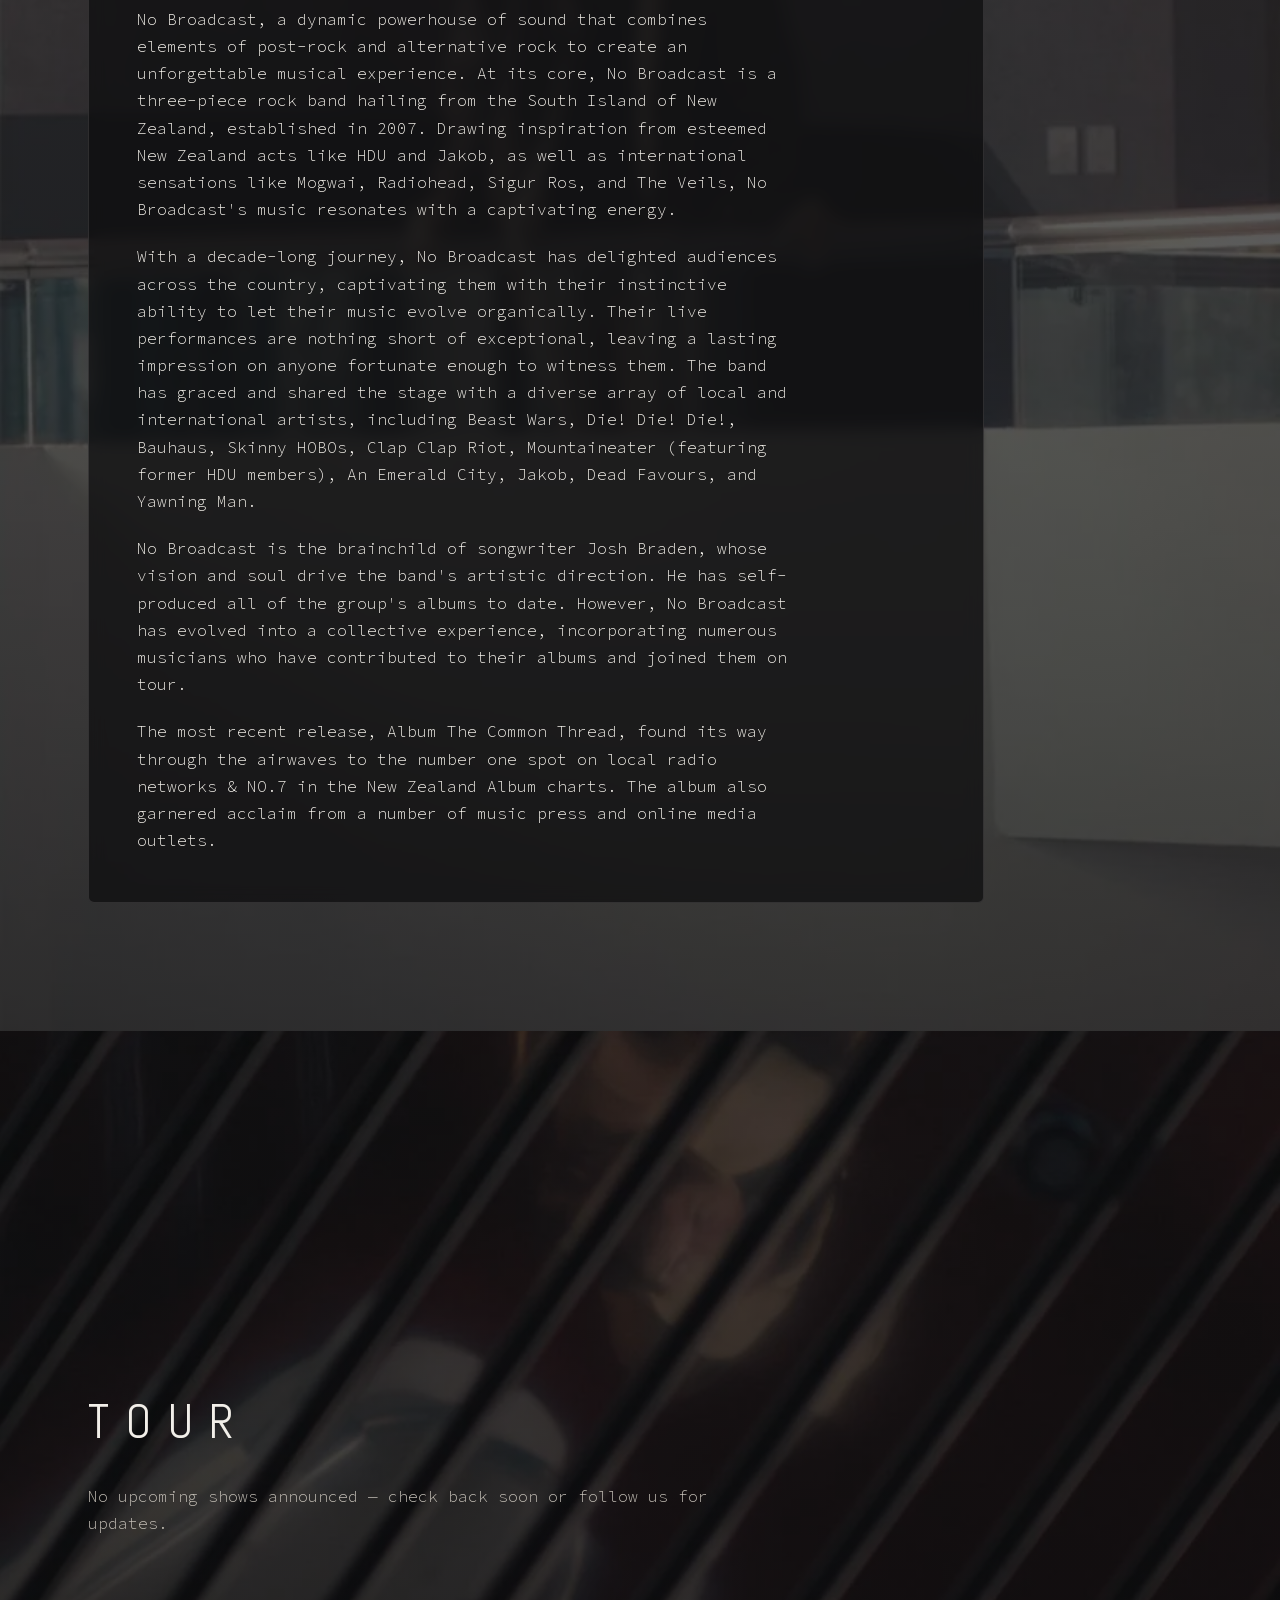
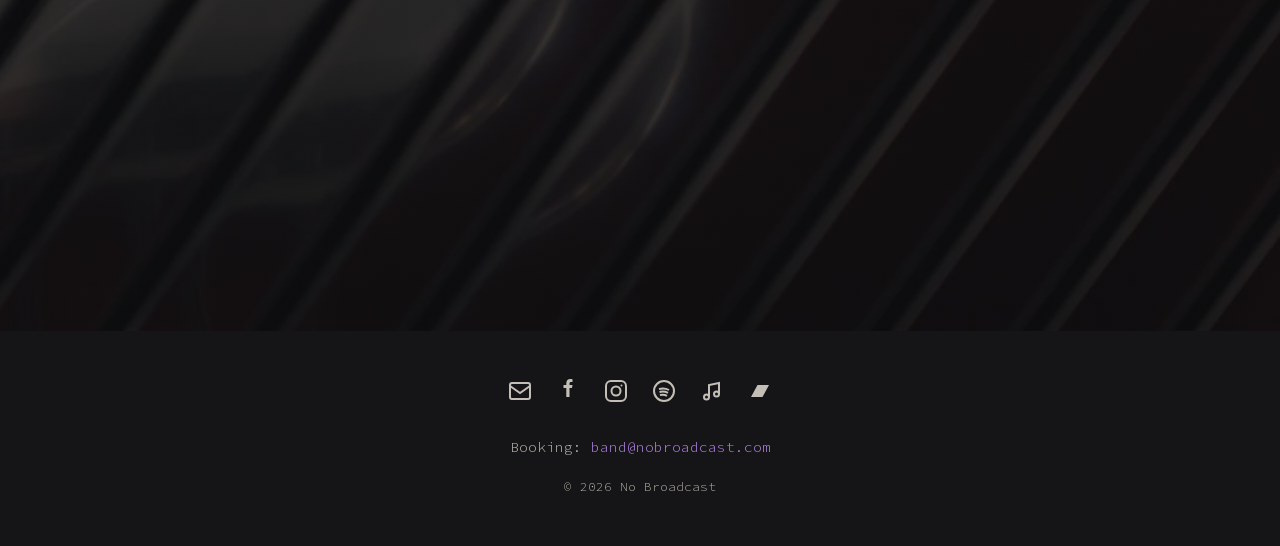
==== commit d4bf8bbd: "Fix footer icons: CSS fill was overriding stroke-only SVGs" ====
--- a/index.html
+++ b/index.html
@@ -144,7 +144,7 @@
       </li>
       <li>
         <a href="https://www.facebook.com/nobroadcast" rel="noopener" aria-label="No Broadcast on Facebook">
-          <svg viewBox="0 0 24 24" aria-hidden="true"><path d="M13.5 9H16l.5-3h-3V4.5c0-.9.3-1.5 1.5-1.5h1.5V.2C16.2.16 15.3 0 14.3 0 11.9 0 10.3 1.5 10.3 4.3V6H7.5v3h2.8v9h3.2V9z"/></svg>
+          <svg viewBox="0 0 24 24" fill="currentColor" aria-hidden="true"><path d="M13.5 9H16l.5-3h-3V4.5c0-.9.3-1.5 1.5-1.5h1.5V.2C16.2.16 15.3 0 14.3 0 11.9 0 10.3 1.5 10.3 4.3V6H7.5v3h2.8v9h3.2V9z"/></svg>
         </a>
       </li>
       <li>
@@ -164,7 +164,7 @@
       </li>
       <li>
         <a href="https://nobroadcast.bandcamp.com" rel="noopener" aria-label="No Broadcast on Bandcamp">
-          <svg viewBox="0 0 24 24" aria-hidden="true"><path d="M3 18L9.5 6H21L14.5 18H3z"/></svg>
+          <svg viewBox="0 0 24 24" fill="currentColor" aria-hidden="true"><path d="M3 18L9.5 6H21L14.5 18H3z"/></svg>
         </a>
       </li>
     </ul>
--- a/assets/css/style.css
+++ b/assets/css/style.css
@@ -435,7 +435,6 @@
 .social-links svg {
   width: 24px;
   height: 24px;
-  fill: currentColor;
 }
 
 .booking {
